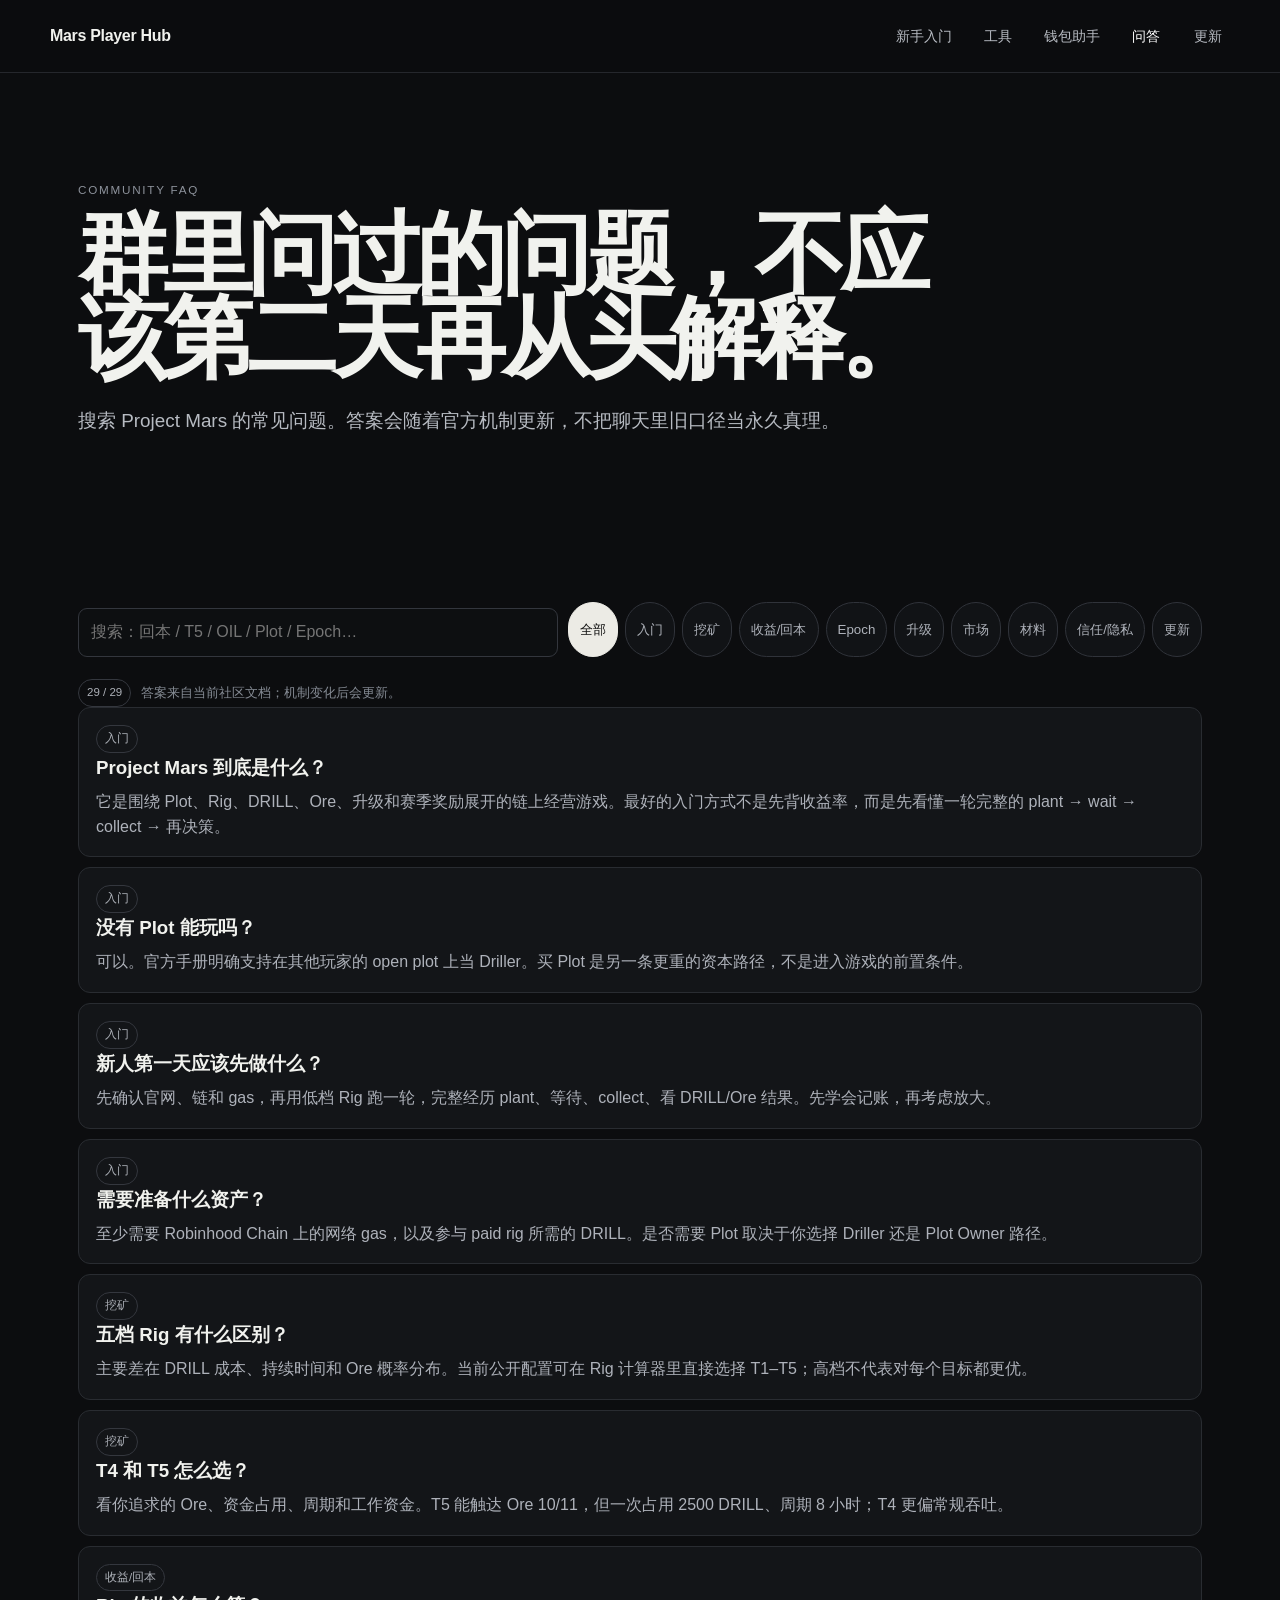
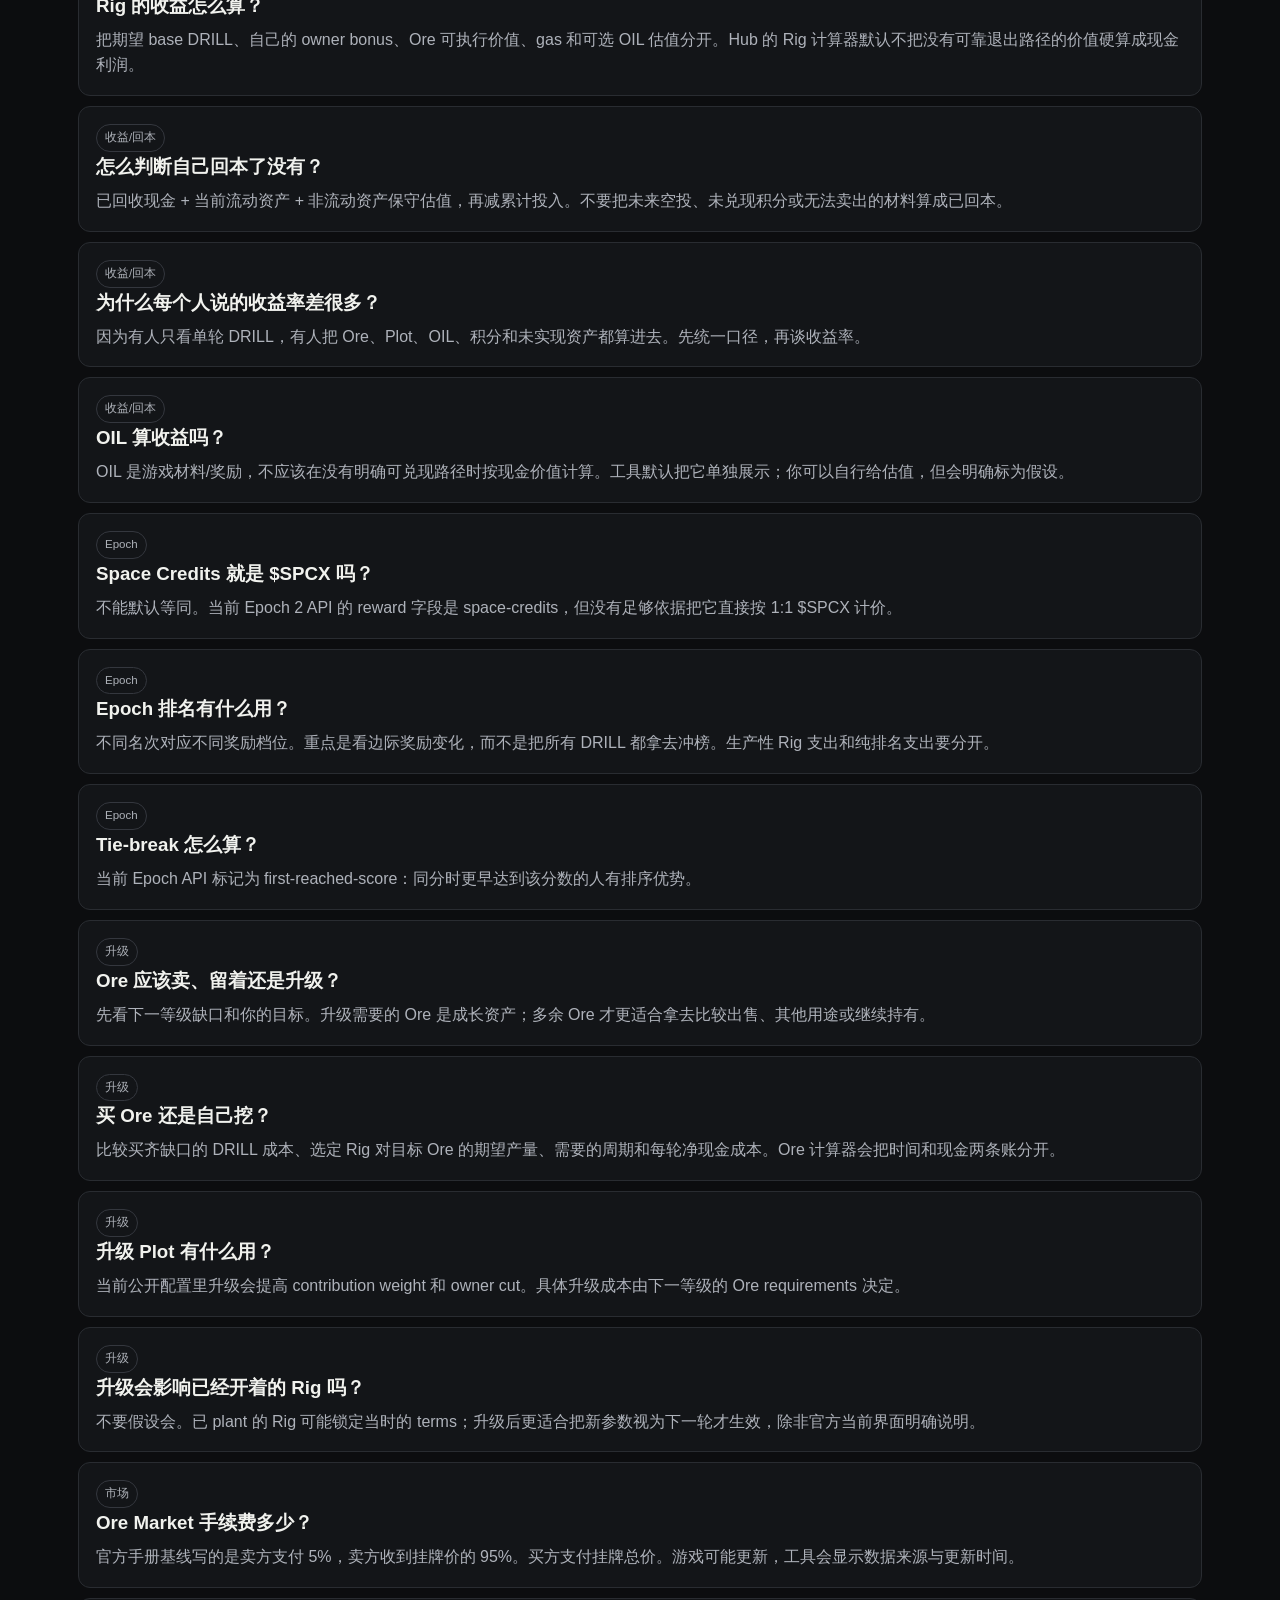
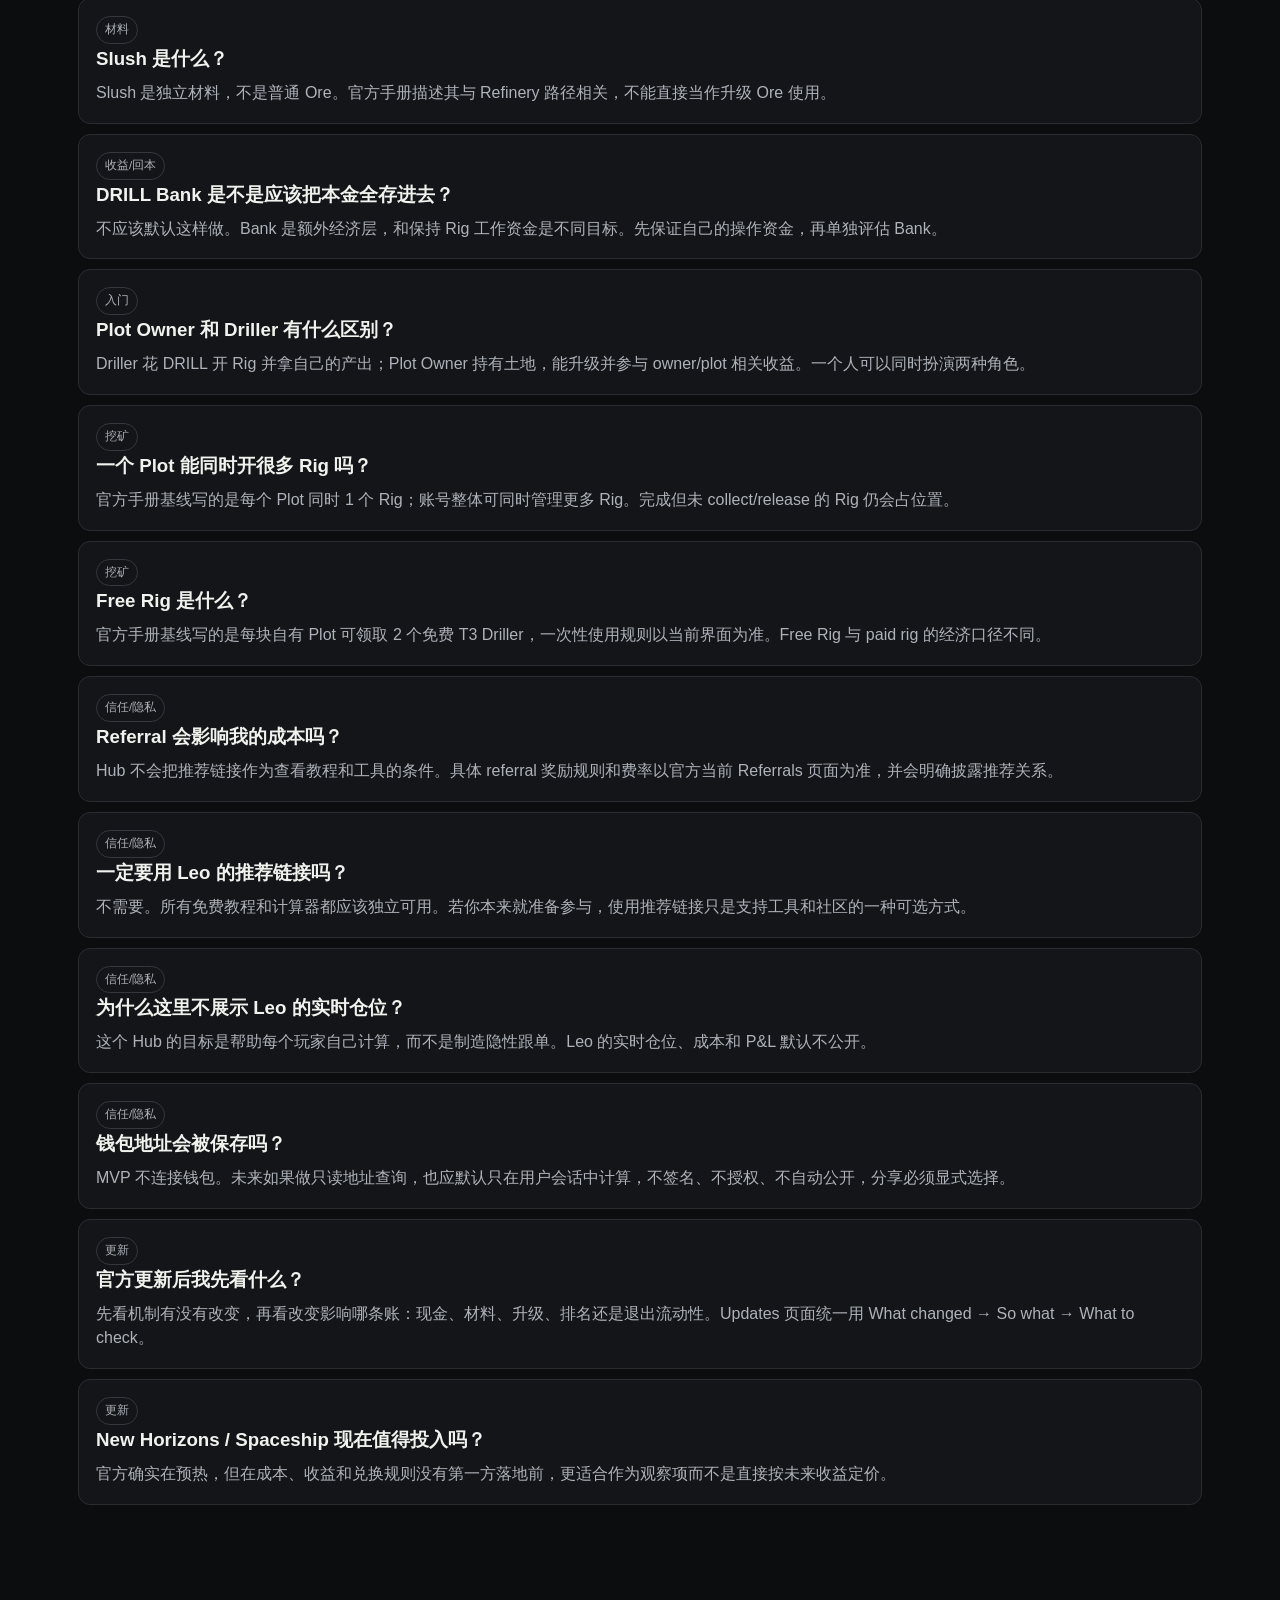
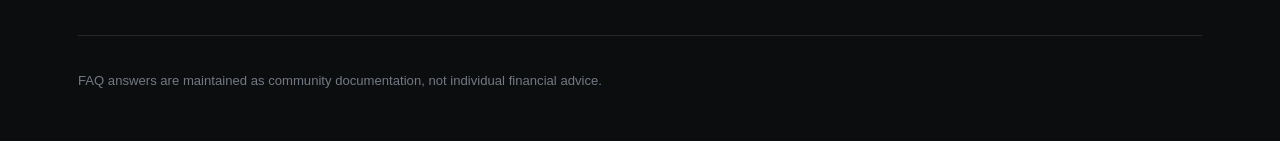
==== faq.html @ 68f6cbfe "Mars Player Hub v0.5 preview" ====
<!doctype html><html lang="zh-CN"><head><meta charset="utf-8"><meta name="viewport" content="width=device-width,initial-scale=1"><title>FAQ — Mars Player Hub</title><link rel="stylesheet" href="./styles.css"></head><body>
<header class="nav"><a class="brand" href="./index.html">Mars Player Hub</a><nav aria-label="主导航"><a href="./start.html">新手入门</a><a href="./tools.html">工具</a><a href="./wallet.html">钱包助手</a><a class="active" href="./faq.html">问答</a><a href="./updates.html">更新</a></nav></header>
<main class="shell"><section class="hero"><p class="eyebrow">Community FAQ</p><h1>群里问过的问题，不应该第二天再从头解释。</h1><p class="lede">搜索 Project Mars 的常见问题。答案会随着官方机制更新，不把聊天里旧口径当永久真理。</p></section>
<section class="section"><div class="faq-controls"><input id="faq-search" class="search" placeholder="搜索：回本 / T5 / OIL / Plot / Epoch…"><div id="faq-chips" class="chips"></div></div><div id="faq-count" class="sourcebar"></div><div id="faq-list" class="faq-list"></div></section>
<footer class="footer">FAQ answers are maintained as community documentation, not individual financial advice.</footer></main><script type="module" src="./faq.mjs"></script><script type="module" src="./analytics.mjs"></script></body></html>
---- styles.css ----
*{box-sizing:border-box}html{scroll-behavior:smooth}body{margin:0;font-family:Inter,-apple-system,BlinkMacSystemFont,"Segoe UI",sans-serif;background:#0c0d0f;color:#f1f2ee;line-height:1.55}a{color:inherit}.nav{position:sticky;top:0;z-index:20;display:flex;align-items:center;justify-content:space-between;gap:24px;padding:16px max(22px,calc((100vw - 1180px)/2));background:rgba(12,13,15,.9);backdrop-filter:blur(18px);border-bottom:1px solid #25272c}.brand{text-decoration:none;font-weight:800;letter-spacing:-.02em}.brand small{color:#8d929b;font-weight:500;margin-left:8px}.nav nav{display:flex;align-items:center;gap:18px}.nav nav a{font-size:.9rem;text-decoration:none;color:#b8bcc3}.nav nav a:hover,.nav nav a.active{color:#fff}.shell{max-width:1180px;margin:auto;padding:0 28px}.hero{padding:96px 0 66px;max-width:920px}.eyebrow{font-size:.73rem;letter-spacing:.15em;text-transform:uppercase;color:#8d929b}.hero h1{font-size:clamp(3.2rem,7vw,6.7rem);line-height:.94;letter-spacing:-.06em;margin:13px 0 26px}.lede{max-width:780px;color:#b7bbc2;font-size:1.18rem}.actions{display:flex;gap:12px;flex-wrap:wrap;margin-top:26px}.btn{display:inline-flex;justify-content:center;align-items:center;min-height:44px;padding:10px 16px;border:1px solid #33363c;border-radius:10px;background:#17191d;color:#f7f7f4;text-decoration:none;font:inherit;cursor:pointer}.btn.primary{background:#f0efe8;color:#111;border-color:#f0efe8;font-weight:750}.btn.ghost{background:transparent}.btn:disabled{opacity:.45;cursor:not-allowed}.section{padding:60px 0}.section-title{font-size:clamp(2rem,4vw,3.2rem);letter-spacing:-.045em;margin:8px 0 16px}.muted{color:#90959e}.grid{display:grid;grid-template-columns:repeat(3,1fr);gap:16px}.grid.two{grid-template-columns:repeat(2,1fr)}.card,.panel,.tool,.notice{border:1px solid #292c31;background:#131518;border-radius:18px;padding:25px}.card h3,.tool h2{margin:6px 0 10px;letter-spacing:-.03em}.card p,.tool p{color:#aeb2ba}.metric{font-size:2rem;font-weight:800;letter-spacing:-.04em}.tag,.badge{display:inline-flex;padding:4px 8px;border:1px solid #34373e;border-radius:999px;font-size:.72rem;color:#adb1b8}.badge.good{border-color:#46584a;color:#b7d3bd}.badge.warn{border-color:#65573b;color:#dbc995}.steps{counter-reset:step;display:grid;gap:12px}.step{display:grid;grid-template-columns:44px 1fr;gap:14px;align-items:start;padding:18px;border:1px solid #292c31;border-radius:14px;background:#111316}.step:before{counter-increment:step;content:counter(step);display:grid;place-items:center;width:34px;height:34px;border-radius:50%;background:#ecebe5;color:#111;font-weight:800}.step h3{margin:2px 0 5px}.step p{margin:0;color:#aeb2ba}.split{display:grid;grid-template-columns:1fr 1fr;gap:20px}.table-wrap{overflow:auto;border:1px solid #292c31;border-radius:14px}table{width:100%;border-collapse:collapse;min-width:650px}th,td{text-align:left;padding:12px 14px;border-bottom:1px solid #25282d;font-size:.9rem}th{color:#9297a0;font-weight:600;background:#101215}tr:last-child td{border-bottom:0}.tool-grid{display:grid;grid-template-columns:repeat(2,1fr);gap:18px}.tool{min-height:100%}.tool.wide{grid-column:1/-1}.form-grid{display:grid;grid-template-columns:repeat(2,1fr);gap:12px;margin:18px 0}.form-grid.three{grid-template-columns:repeat(3,1fr)}label{display:block;color:#c6c9ce;font-size:.86rem}input,select{width:100%;margin-top:6px;padding:11px 12px;background:#0d0f11;color:#f5f5f2;border:1px solid #33363d;border-radius:9px;font:inherit}input:focus,select:focus{outline:1px solid #777d87}.result{margin-top:15px;padding:16px;border:1px solid #30343a;border-radius:12px;background:#0d0f11}.result-grid{display:grid;grid-template-columns:repeat(3,1fr);gap:10px}.result-item{padding:12px;background:#15171a;border-radius:10px}.result-item span{display:block;color:#8f949d;font-size:.76rem}.result-item strong{display:block;margin-top:4px;font-size:1.1rem}.assumption{font-size:.78rem;color:#7f858e;margin-top:10px}.requirements{display:grid;gap:8px;margin-top:14px}.req-row{display:grid;grid-template-columns:1.2fr .8fr .8fr .8fr;gap:8px;align-items:end;padding:10px;border:1px solid #282b30;border-radius:10px}.faq-controls{display:flex;gap:10px;flex-wrap:wrap;margin:22px 0}.search{flex:1;min-width:220px}.chips{display:flex;gap:7px;flex-wrap:wrap}.chip{padding:8px 11px;border:1px solid #30333a;border-radius:999px;background:#111316;color:#aeb2ba;cursor:pointer}.chip.active{background:#ecebe5;color:#111;border-color:#ecebe5}.faq-list{display:grid;gap:10px}.faq-item{border:1px solid #292c31;border-radius:12px;background:#131518;padding:17px}.faq-item h3{margin:0 0 8px}.faq-item p{margin:0;color:#aeb2ba}.update-card{border-left:3px solid #555b65}.flow{display:grid;grid-template-columns:repeat(3,1fr);gap:10px;margin-top:16px}.flow div{padding:14px;border:1px solid #282b30;border-radius:10px;background:#0e1012}.flow b{display:block;margin-bottom:5px}.flow span{color:#9fa4ad;font-size:.88rem}.disclosure{font-size:.82rem;color:#7e848d}.footer{margin-top:70px;padding:35px 0 50px;border-top:1px solid #24272c;color:#737983;font-size:.82rem}.empty{padding:30px;text-align:center;color:#8b9099}.sourcebar{display:flex;gap:10px;align-items:center;flex-wrap:wrap;margin-top:15px;color:#858b94;font-size:.8rem}.callout{padding:18px;border-left:3px solid #c6bd8a;background:#171711;border-radius:8px;color:#d4d0b8}.danger{border-left-color:#a97070;background:#1b1313;color:#dabbbb}@media(max-width:850px){.nav nav{display:none}.grid,.grid.two,.split,.tool-grid{grid-template-columns:1fr}.tool.wide{grid-column:auto}.form-grid,.form-grid.three,.result-grid{grid-template-columns:1fr}.req-row{grid-template-columns:1fr 1fr}.hero{padding-top:70px}.shell{padding:0 18px}.flow{grid-template-columns:1fr}}
/* v0.4 usability */
.nav nav a{display:inline-flex;align-items:center;min-height:40px;white-space:nowrap}
.tool{scroll-margin-top:110px}
.tool-jump{position:sticky;top:73px;z-index:15;display:flex;gap:8px;overflow-x:auto;padding:10px 0 12px;margin-bottom:18px;background:linear-gradient(#0c0d0f 75%,transparent);scrollbar-width:none}
.tool-jump::-webkit-scrollbar{display:none}
.tool-jump a{flex:0 0 auto;text-decoration:none;border:1px solid #30333a;border-radius:999px;padding:8px 13px;min-height:40px;color:#c1c5cb;background:#111316}
.tool-jump a:hover{border-color:#575c65;color:#fff}
.helper{font-size:.82rem;color:#858b94;margin:4px 0 14px}
.advanced{margin:10px 0 16px;border:1px solid #292c31;border-radius:12px;background:#101215}
.advanced summary{cursor:pointer;padding:12px 14px;color:#b8bdc5;font-size:.88rem}
.advanced[open] summary{border-bottom:1px solid #272a2f}
.advanced .form-grid{padding:0 14px;margin:14px 0}
.advanced .helper{padding:0 14px 12px}
input,select{min-height:44px}
.chip{min-height:40px}
.role-note{font-size:.78rem;color:#8f949d}
@media(max-width:850px){
  .nav{flex-wrap:wrap;gap:6px;padding:11px 18px}
  .brand{width:100%;padding-top:2px}
  .brand small{display:none}
  .nav nav{display:flex;width:100%;overflow-x:auto;gap:18px;scrollbar-width:none;padding:1px 0}
  .nav nav::-webkit-scrollbar{display:none}
  .nav nav a{min-height:42px}
  .tool-jump{top:91px;margin-left:-18px;margin-right:-18px;padding-left:18px;padding-right:18px}
  .hero{padding-top:52px;padding-bottom:42px}
  .hero h1{font-size:clamp(2.7rem,13vw,4.7rem)}
  .section{padding:44px 0}
  .actions .btn{flex:1 1 150px}
}

/* v0.4.1 mobile hardening */
.brand{display:flex;align-items:center;min-height:40px}
.nav nav a{min-width:44px;justify-content:center;padding-left:6px;padding-right:6px}
.card,.panel,.tool,.notice,.tool-grid,.split{min-width:0}
.table-wrap{max-width:100%;min-width:0}
.tool-grid>*{min-width:0}
@media(max-width:850px){
  .nav nav{gap:8px}
}

/* v0.4.2 path clarity */
.path-card{text-decoration:none}
.path-card strong{display:block;margin-top:14px;font-size:.9rem;color:#e6e7e2}
.field-help{display:block;margin-top:6px;color:#7f858e;font-size:.76rem;line-height:1.4}
[hidden]{display:none!important}

/* v0.5 terminology + wallet helper */
.term-grid{display:grid;grid-template-columns:repeat(3,1fr);gap:12px;margin-top:24px}
.term-card{border:1px solid #292c31;background:#111316;border-radius:12px;padding:16px}
.term-card strong{display:block;font-size:1.05rem}
.term-card span{display:block;color:#9298a1;font-size:.78rem;margin-top:2px}
.term-card p{color:#aeb2ba;font-size:.84rem;margin:9px 0 0}
.wallet-form{display:grid;grid-template-columns:1fr auto;gap:12px;align-items:end}
.wallet-form .btn{min-width:120px}
.wallet-privacy{margin-top:16px}
.wallet-ore-panel{margin-top:18px}
.wallet-prefill-status{margin:10px 0 14px;padding:11px 13px;border:1px solid #2f343a;border-radius:10px;background:#101215;color:#aeb4bc;font-size:.84rem}
.wallet-prefill-status a{color:#e2e4df;text-decoration:none}
.wallet-prefill-status strong{color:#f1f2ee}
@media(max-width:850px){
  .term-grid{grid-template-columns:1fr}
  .wallet-form{grid-template-columns:1fr}
  .wallet-form .btn{width:100%}
}

.link-button{border:0;background:transparent;color:#cfd3d9;text-decoration:underline;cursor:pointer;padding:4px 6px;font:inherit;font-size:.8rem}
.link-button:hover{color:#fff}
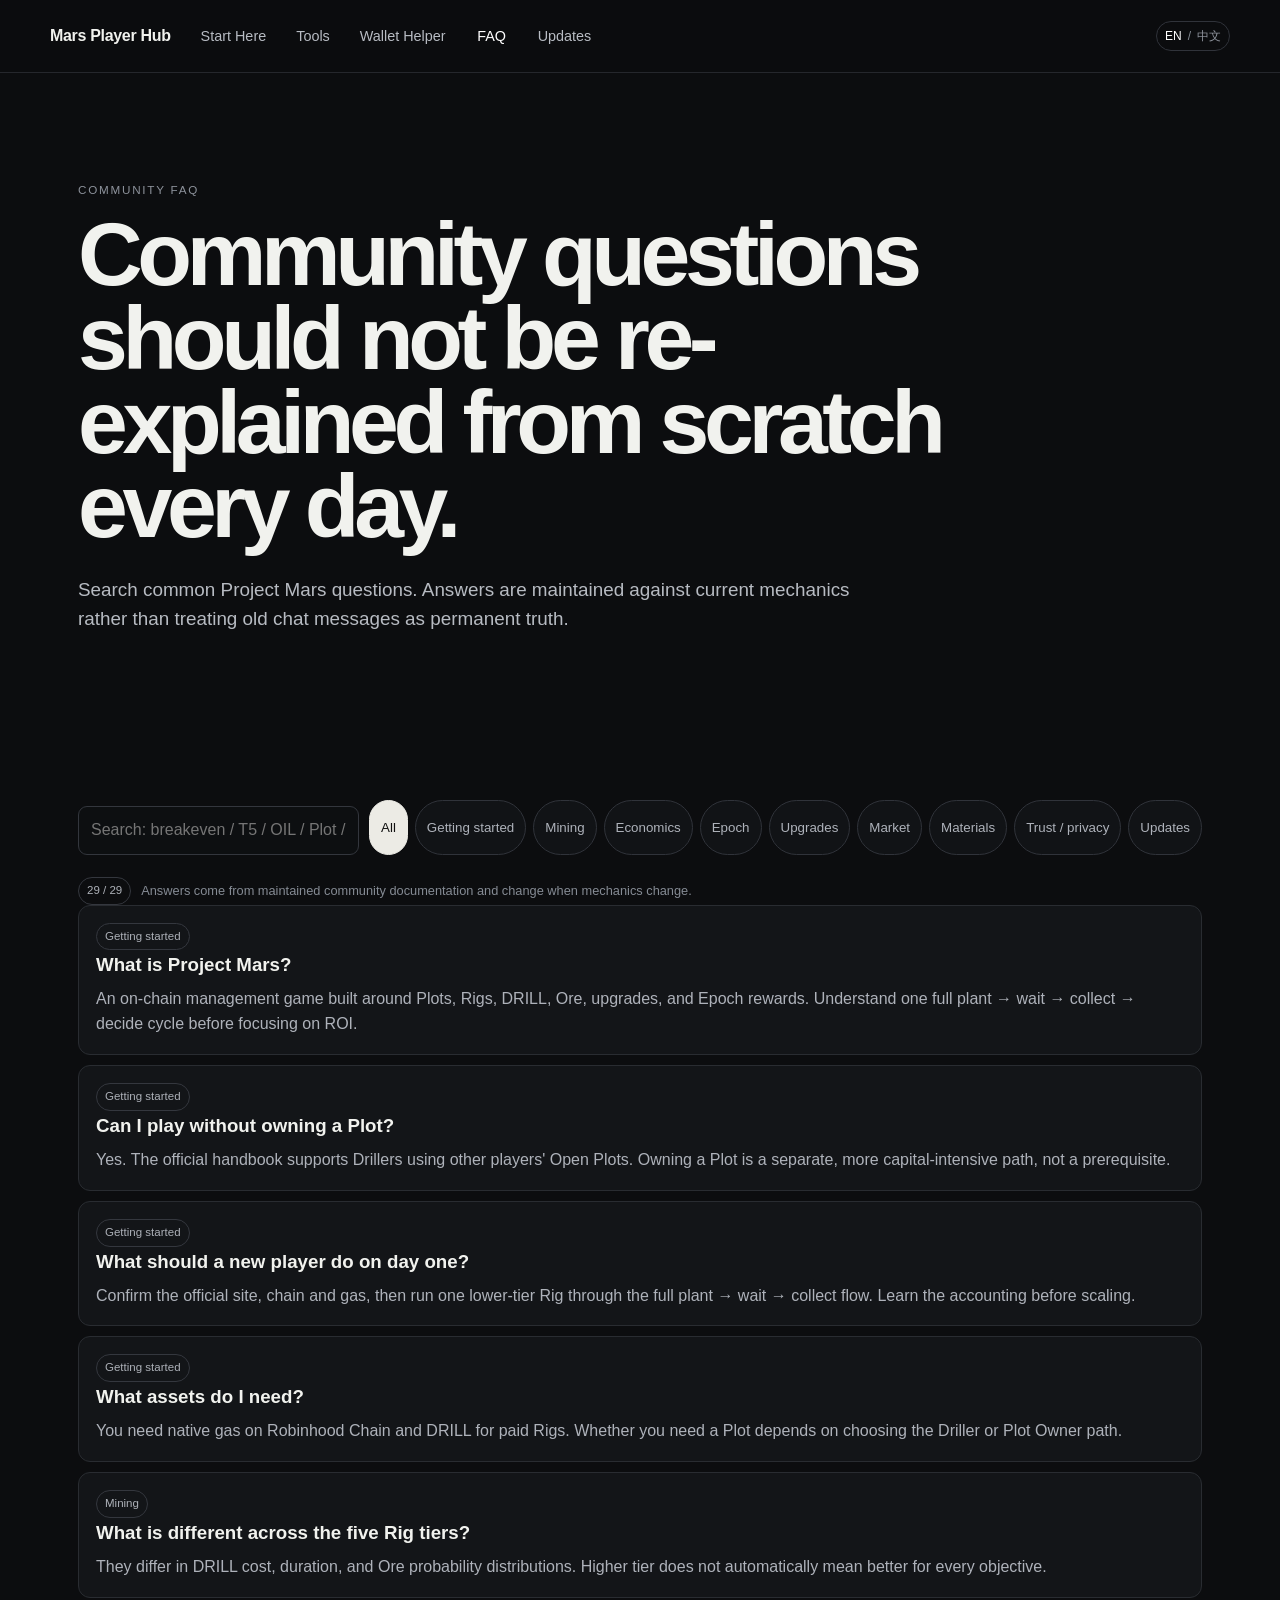
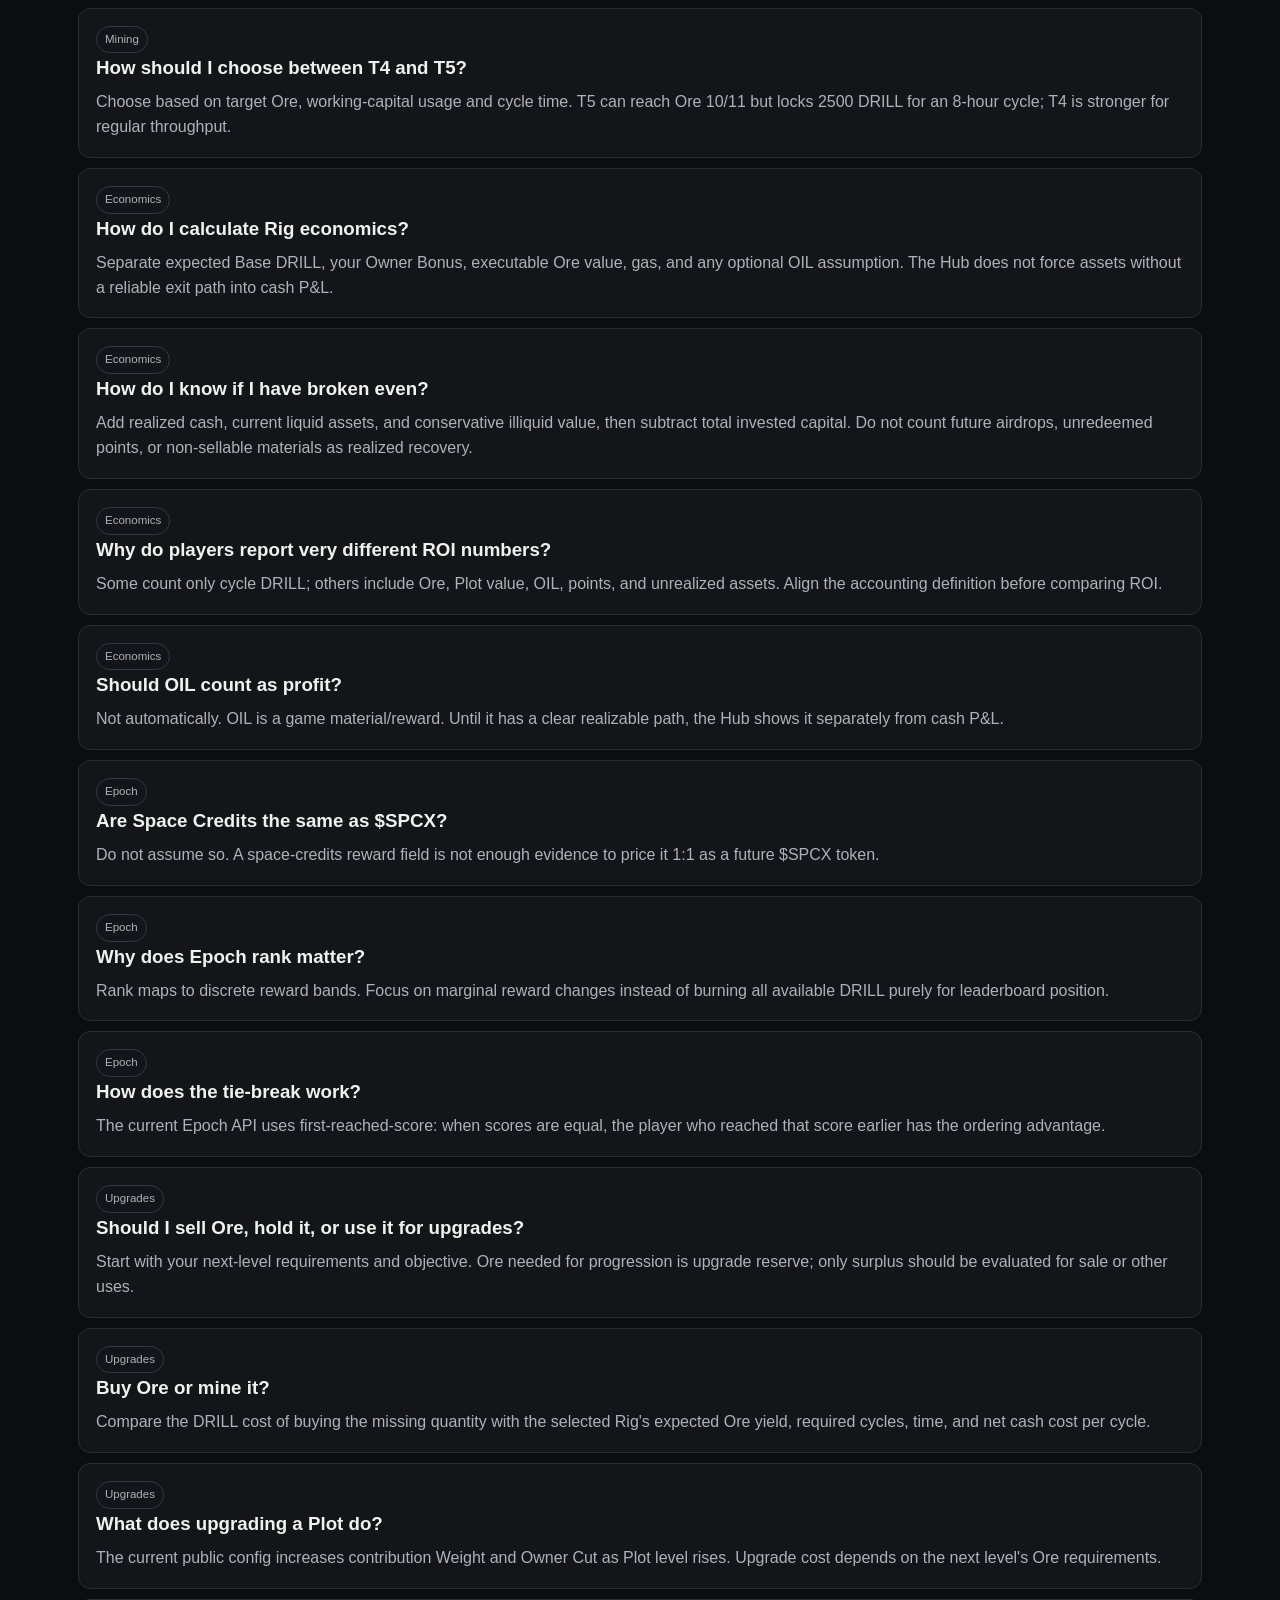
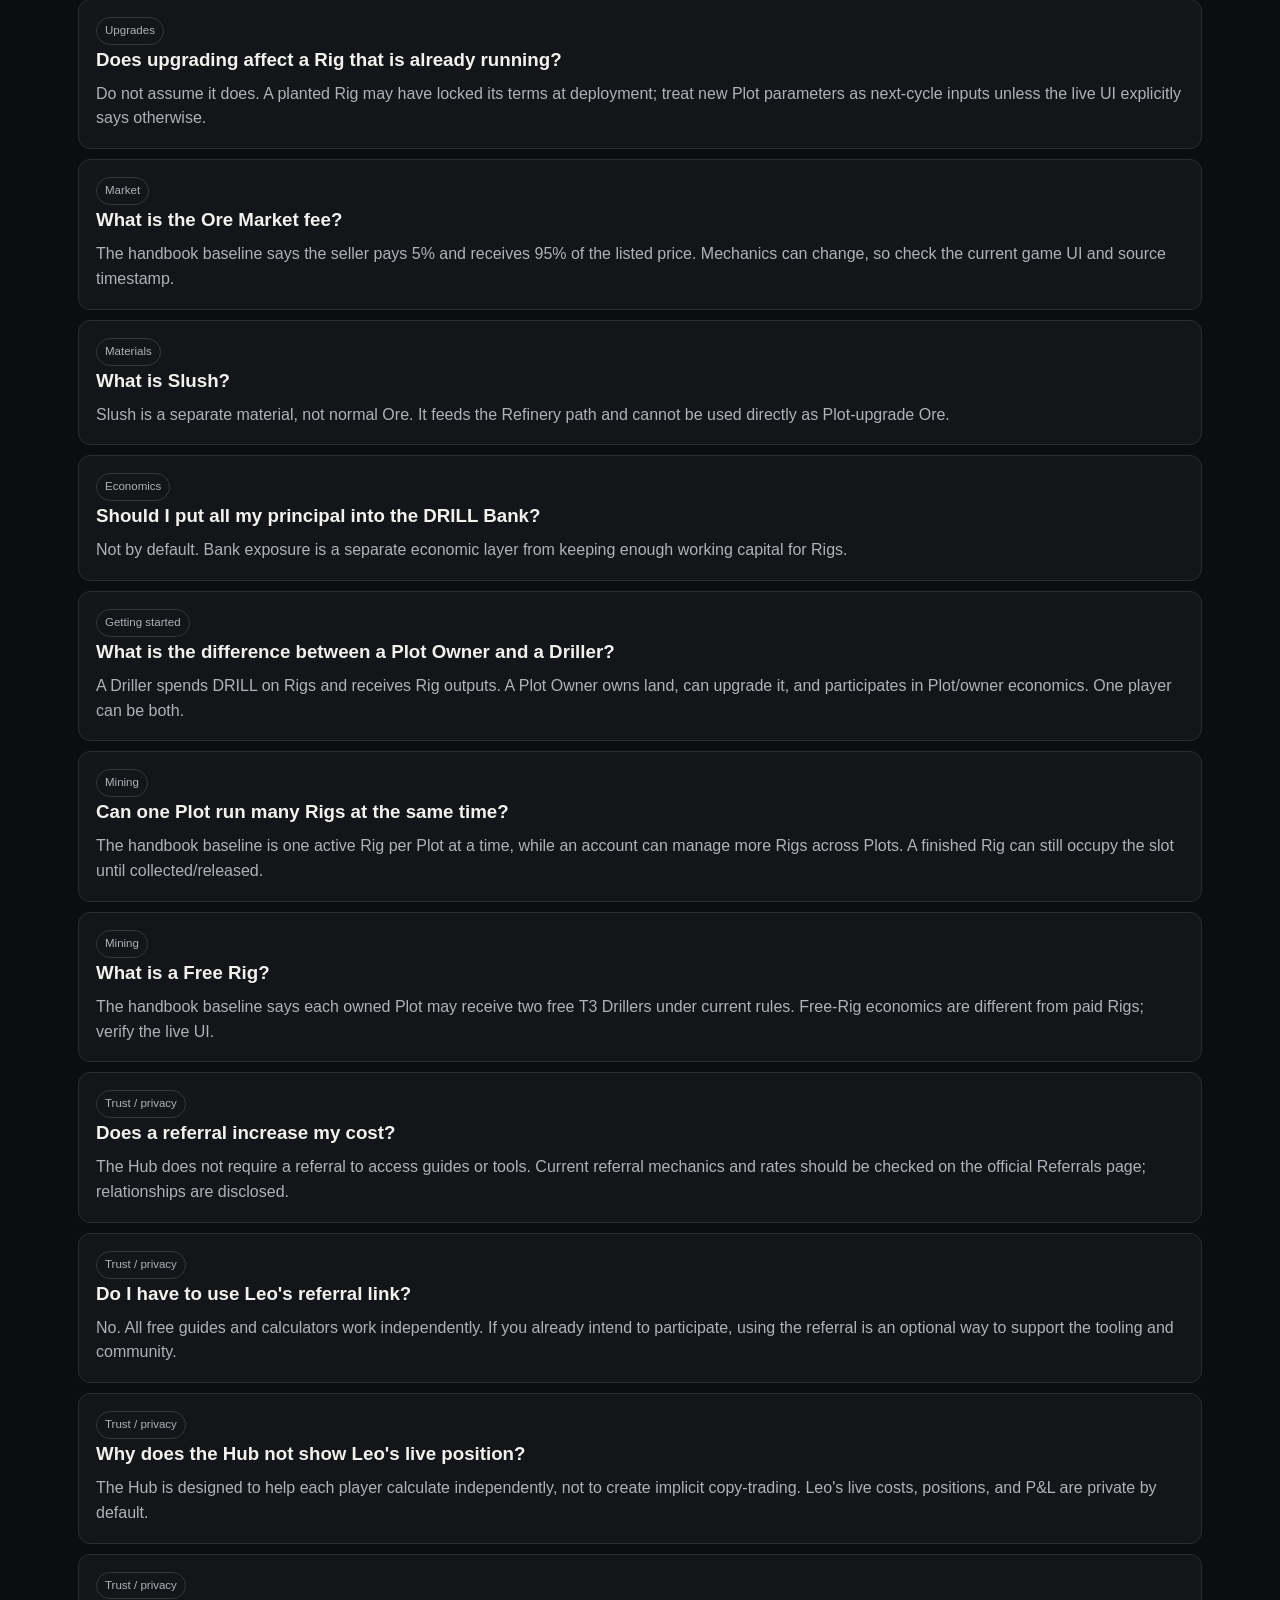
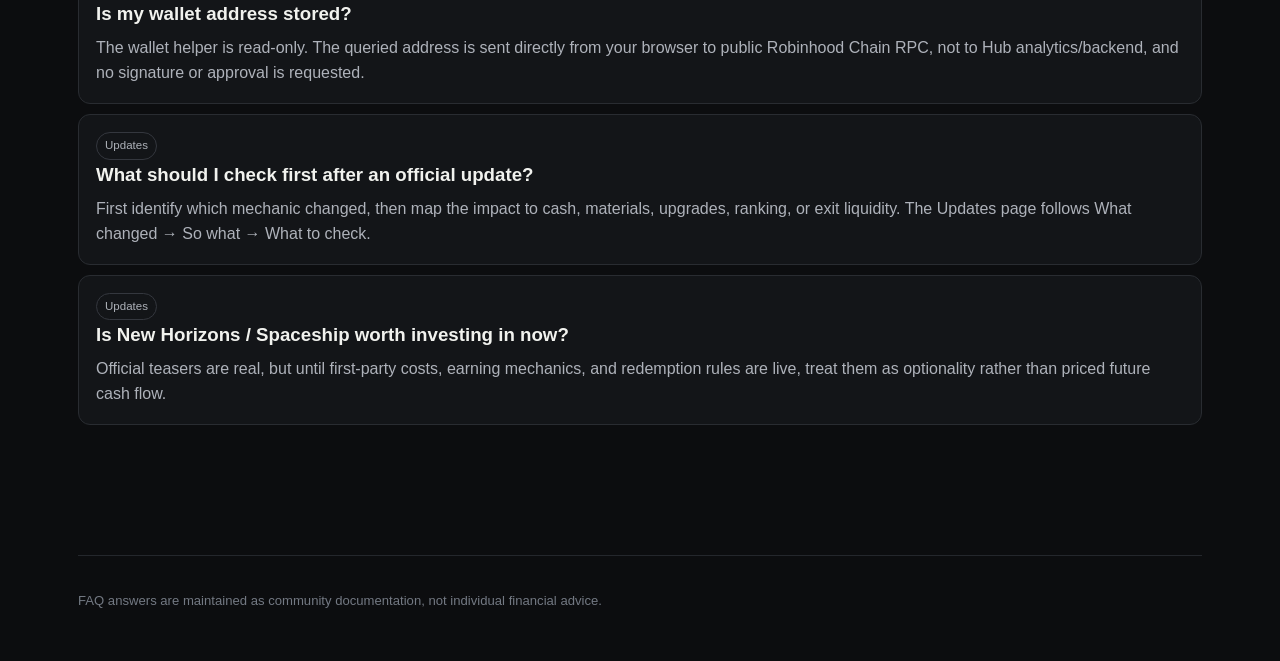
==== commit 5dc0de84: "fix(seo): point faq.html home link to canonical slash" ====
--- a/faq.html
+++ b/faq.html
@@ -1,5 +1,5 @@
 <!doctype html><html lang="zh-CN"><head><meta charset="utf-8"><meta name="viewport" content="width=device-width,initial-scale=1"><title>FAQ — Mars Player Hub</title><link rel="stylesheet" href="./styles.css"></head><body>
-<header class="nav"><a class="brand" href="./index.html">Mars Player Hub</a><nav aria-label="主导航"><a href="./start.html">新手入门</a><a href="./tools.html">工具</a><a href="./wallet.html">钱包助手</a><a class="active" href="./faq.html">问答</a><a href="./updates.html">更新</a></nav></header>
+<header class="nav"><a class="brand" href="./">Mars Player Hub</a><nav aria-label="主导航"><a href="./start.html">新手入门</a><a href="./tools.html">工具</a><a href="./wallet.html">钱包助手</a><a class="active" href="./faq.html">问答</a><a href="./updates.html">更新</a></nav></header>
 <main class="shell"><section class="hero"><p class="eyebrow">Community FAQ</p><h1>群里问过的问题，不应该第二天再从头解释。</h1><p class="lede">搜索 Project Mars 的常见问题。答案会随着官方机制更新，不把聊天里旧口径当永久真理。</p></section>
 <section class="section"><div class="faq-controls"><input id="faq-search" class="search" placeholder="搜索：回本 / T5 / OIL / Plot / Epoch…"><div id="faq-chips" class="chips"></div></div><div id="faq-count" class="sourcebar"></div><div id="faq-list" class="faq-list"></div></section>
 <footer class="footer">FAQ answers are maintained as community documentation, not individual financial advice.</footer></main><script type="module" src="./faq.mjs"></script><script type="module" src="./analytics.mjs"></script></body></html>
--- a/styles.css
+++ b/styles.css
@@ -1,68 +1,3 @@
-*{box-sizing:border-box}html{scroll-behavior:smooth}body{margin:0;font-family:Inter,-apple-system,BlinkMacSystemFont,"Segoe UI",sans-serif;background:#0c0d0f;color:#f1f2ee;line-height:1.55}a{color:inherit}.nav{position:sticky;top:0;z-index:20;display:flex;align-items:center;justify-content:space-between;gap:24px;padding:16px max(22px,calc((100vw - 1180px)/2));background:rgba(12,13,15,.9);backdrop-filter:blur(18px);border-bottom:1px solid #25272c}.brand{text-decoration:none;font-weight:800;letter-spacing:-.02em}.brand small{color:#8d929b;font-weight:500;margin-left:8px}.nav nav{display:flex;align-items:center;gap:18px}.nav nav a{font-size:.9rem;text-decoration:none;color:#b8bcc3}.nav nav a:hover,.nav nav a.active{color:#fff}.shell{max-width:1180px;margin:auto;padding:0 28px}.hero{padding:96px 0 66px;max-width:920px}.eyebrow{font-size:.73rem;letter-spacing:.15em;text-transform:uppercase;color:#8d929b}.hero h1{font-size:clamp(3.2rem,7vw,6.7rem);line-height:.94;letter-spacing:-.06em;margin:13px 0 26px}.lede{max-width:780px;color:#b7bbc2;font-size:1.18rem}.actions{display:flex;gap:12px;flex-wrap:wrap;margin-top:26px}.btn{display:inline-flex;justify-content:center;align-items:center;min-height:44px;padding:10px 16px;border:1px solid #33363c;border-radius:10px;background:#17191d;color:#f7f7f4;text-decoration:none;font:inherit;cursor:pointer}.btn.primary{background:#f0efe8;color:#111;border-color:#f0efe8;font-weight:750}.btn.ghost{background:transparent}.btn:disabled{opacity:.45;cursor:not-allowed}.section{padding:60px 0}.section-title{font-size:clamp(2rem,4vw,3.2rem);letter-spacing:-.045em;margin:8px 0 16px}.muted{color:#90959e}.grid{display:grid;grid-template-columns:repeat(3,1fr);gap:16px}.grid.two{grid-template-columns:repeat(2,1fr)}.card,.panel,.tool,.notice{border:1px solid #292c31;background:#131518;border-radius:18px;padding:25px}.card h3,.tool h2{margin:6px 0 10px;letter-spacing:-.03em}.card p,.tool p{color:#aeb2ba}.metric{font-size:2rem;font-weight:800;letter-spacing:-.04em}.tag,.badge{display:inline-flex;padding:4px 8px;border:1px solid #34373e;border-radius:999px;font-size:.72rem;color:#adb1b8}.badge.good{border-color:#46584a;color:#b7d3bd}.badge.warn{border-color:#65573b;color:#dbc995}.steps{counter-reset:step;display:grid;gap:12px}.step{display:grid;grid-template-columns:44px 1fr;gap:14px;align-items:start;padding:18px;border:1px solid #292c31;border-radius:14px;background:#111316}.step:before{counter-increment:step;content:counter(step);display:grid;place-items:center;width:34px;height:34px;border-radius:50%;background:#ecebe5;color:#111;font-weight:800}.step h3{margin:2px 0 5px}.step p{margin:0;color:#aeb2ba}.split{display:grid;grid-template-columns:1fr 1fr;gap:20px}.table-wrap{overflow:auto;border:1px solid #292c31;border-radius:14px}table{width:100%;border-collapse:collapse;min-width:650px}th,td{text-align:left;padding:12px 14px;border-bottom:1px solid #25282d;font-size:.9rem}th{color:#9297a0;font-weight:600;background:#101215}tr:last-child td{border-bottom:0}.tool-grid{display:grid;grid-template-columns:repeat(2,1fr);gap:18px}.tool{min-height:100%}.tool.wide{grid-column:1/-1}.form-grid{display:grid;grid-template-columns:repeat(2,1fr);gap:12px;margin:18px 0}.form-grid.three{grid-template-columns:repeat(3,1fr)}label{display:block;color:#c6c9ce;font-size:.86rem}input,select{width:100%;margin-top:6px;padding:11px 12px;background:#0d0f11;color:#f5f5f2;border:1px solid #33363d;border-radius:9px;font:inherit}input:focus,select:focus{outline:1px solid #777d87}.result{margin-top:15px;padding:16px;border:1px solid #30343a;border-radius:12px;background:#0d0f11}.result-grid{display:grid;grid-template-columns:repeat(3,1fr);gap:10px}.result-item{padding:12px;background:#15171a;border-radius:10px}.result-item span{display:block;color:#8f949d;font-size:.76rem}.result-item strong{display:block;margin-top:4px;font-size:1.1rem}.assumption{font-size:.78rem;color:#7f858e;margin-top:10px}.requirements{display:grid;gap:8px;margin-top:14px}.req-row{display:grid;grid-template-columns:1.2fr .8fr .8fr .8fr;gap:8px;align-items:end;padding:10px;border:1px solid #282b30;border-radius:10px}.faq-controls{display:flex;gap:10px;flex-wrap:wrap;margin:22px 0}.search{flex:1;min-width:220px}.chips{display:flex;gap:7px;flex-wrap:wrap}.chip{padding:8px 11px;border:1px solid #30333a;border-radius:999px;background:#111316;color:#aeb2ba;cursor:pointer}.chip.active{background:#ecebe5;color:#111;border-color:#ecebe5}.faq-list{display:grid;gap:10px}.faq-item{border:1px solid #292c31;border-radius:12px;background:#131518;padding:17px}.faq-item h3{margin:0 0 8px}.faq-item p{margin:0;color:#aeb2ba}.update-card{border-left:3px solid #555b65}.flow{display:grid;grid-template-columns:repeat(3,1fr);gap:10px;margin-top:16px}.flow div{padding:14px;border:1px solid #282b30;border-radius:10px;background:#0e1012}.flow b{display:block;margin-bottom:5px}.flow span{color:#9fa4ad;font-size:.88rem}.disclosure{font-size:.82rem;color:#7e848d}.footer{margin-top:70px;padding:35px 0 50px;border-top:1px solid #24272c;color:#737983;font-size:.82rem}.empty{padding:30px;text-align:center;color:#8b9099}.sourcebar{display:flex;gap:10px;align-items:center;flex-wrap:wrap;margin-top:15px;color:#858b94;font-size:.8rem}.callout{padding:18px;border-left:3px solid #c6bd8a;background:#171711;border-radius:8px;color:#d4d0b8}.danger{border-left-color:#a97070;background:#1b1313;color:#dabbbb}@media(max-width:850px){.nav nav{display:none}.grid,.grid.two,.split,.tool-grid{grid-template-columns:1fr}.tool.wide{grid-column:auto}.form-grid,.form-grid.three,.result-grid{grid-template-columns:1fr}.req-row{grid-template-columns:1fr 1fr}.hero{padding-top:70px}.shell{padding:0 18px}.flow{grid-template-columns:1fr}}
-/* v0.4 usability */
-.nav nav a{display:inline-flex;align-items:center;min-height:40px;white-space:nowrap}
-.tool{scroll-margin-top:110px}
-.tool-jump{position:sticky;top:73px;z-index:15;display:flex;gap:8px;overflow-x:auto;padding:10px 0 12px;margin-bottom:18px;background:linear-gradient(#0c0d0f 75%,transparent);scrollbar-width:none}
-.tool-jump::-webkit-scrollbar{display:none}
-.tool-jump a{flex:0 0 auto;text-decoration:none;border:1px solid #30333a;border-radius:999px;padding:8px 13px;min-height:40px;color:#c1c5cb;background:#111316}
-.tool-jump a:hover{border-color:#575c65;color:#fff}
-.helper{font-size:.82rem;color:#858b94;margin:4px 0 14px}
-.advanced{margin:10px 0 16px;border:1px solid #292c31;border-radius:12px;background:#101215}
-.advanced summary{cursor:pointer;padding:12px 14px;color:#b8bdc5;font-size:.88rem}
-.advanced[open] summary{border-bottom:1px solid #272a2f}
-.advanced .form-grid{padding:0 14px;margin:14px 0}
-.advanced .helper{padding:0 14px 12px}
-input,select{min-height:44px}
-.chip{min-height:40px}
-.role-note{font-size:.78rem;color:#8f949d}
-@media(max-width:850px){
-  .nav{flex-wrap:wrap;gap:6px;padding:11px 18px}
-  .brand{width:100%;padding-top:2px}
-  .brand small{display:none}
-  .nav nav{display:flex;width:100%;overflow-x:auto;gap:18px;scrollbar-width:none;padding:1px 0}
-  .nav nav::-webkit-scrollbar{display:none}
-  .nav nav a{min-height:42px}
-  .tool-jump{top:91px;margin-left:-18px;margin-right:-18px;padding-left:18px;padding-right:18px}
-  .hero{padding-top:52px;padding-bottom:42px}
-  .hero h1{font-size:clamp(2.7rem,13vw,4.7rem)}
-  .section{padding:44px 0}
-  .actions .btn{flex:1 1 150px}
-}
-
-/* v0.4.1 mobile hardening */
-.brand{display:flex;align-items:center;min-height:40px}
-.nav nav a{min-width:44px;justify-content:center;padding-left:6px;padding-right:6px}
-.card,.panel,.tool,.notice,.tool-grid,.split{min-width:0}
-.table-wrap{max-width:100%;min-width:0}
-.tool-grid>*{min-width:0}
-@media(max-width:850px){
-  .nav nav{gap:8px}
-}
-
-/* v0.4.2 path clarity */
-.path-card{text-decoration:none}
-.path-card strong{display:block;margin-top:14px;font-size:.9rem;color:#e6e7e2}
-.field-help{display:block;margin-top:6px;color:#7f858e;font-size:.76rem;line-height:1.4}
-[hidden]{display:none!important}
-
-/* v0.5 terminology + wallet helper */
-.term-grid{display:grid;grid-template-columns:repeat(3,1fr);gap:12px;margin-top:24px}
-.term-card{border:1px solid #292c31;background:#111316;border-radius:12px;padding:16px}
-.term-card strong{display:block;font-size:1.05rem}
-.term-card span{display:block;color:#9298a1;font-size:.78rem;margin-top:2px}
-.term-card p{color:#aeb2ba;font-size:.84rem;margin:9px 0 0}
-.wallet-form{display:grid;grid-template-columns:1fr auto;gap:12px;align-items:end}
-.wallet-form .btn{min-width:120px}
-.wallet-privacy{margin-top:16px}
-.wallet-ore-panel{margin-top:18px}
-.wallet-prefill-status{margin:10px 0 14px;padding:11px 13px;border:1px solid #2f343a;border-radius:10px;background:#101215;color:#aeb4bc;font-size:.84rem}
-.wallet-prefill-status a{color:#e2e4df;text-decoration:none}
-.wallet-prefill-status strong{color:#f1f2ee}
-@media(max-width:850px){
-  .term-grid{grid-template-columns:1fr}
-  .wallet-form{grid-template-columns:1fr}
-  .wallet-form .btn{width:100%}
-}
-
-.link-button{border:0;background:transparent;color:#cfd3d9;text-decoration:underline;cursor:pointer;padding:4px 6px;font:inherit;font-size:.8rem}
-.link-button:hover{color:#fff}
+*{box-sizing:border-box}html{scroll-behavior:smooth}body{margin:0;font-family:Inter,-apple-system,BlinkMacSystemFont,"Segoe UI",sans-serif;background:#0c0d0f;color:#f1f2ee;line-height:1.55}a{color:inherit}.nav{position:sticky;top:0;z-index:20;display:flex;align-items:center;justify-content:space-between;gap:24px;padding:16px max(22px,calc((100vw - 1180px)/2));background:rgba(12,13,15,.9);backdrop-filter:blur(18px);border-bottom:1px solid #25272c}.brand{text-decoration:none;font-weight:800;letter-spacing:-.02em}.brand small{color:#8d929b;font-weight:500;margin-left:8px}.nav nav{display:flex;align-items:center;gap:18px}.nav nav a{font-size:.9rem;text-decoration:none;color:#b8bcc3}.nav nav a:hover,.nav nav a.active{color:#fff}.lang-switch{margin-left:auto;display:flex;align-items:center;gap:6px;padding:5px 8px;border:1px solid #30333a;border-radius:999px;font-size:.75rem;color:#858b94;white-space:nowrap}.lang-switch a{text-decoration:none;color:#8f949d}.lang-switch a.active,.lang-switch a:hover{color:#fff}.shell{max-width:1180px;margin:auto;padding:0 28px}.hero{padding:96px 0 66px;max-width:920px}.eyebrow{font-size:.73rem;letter-spacing:.15em;text-transform:uppercase;color:#8d929b}.hero h1{font-size:clamp(3.2rem,7vw,6.7rem);line-height:.94;letter-spacing:-.06em;margin:13px 0 26px}.lede{max-width:780px;color:#b7bbc2;font-size:1.18rem}.actions{display:flex;gap:12px;flex-wrap:wrap;margin-top:26px}.btn{display:inline-flex;justify-content:center;align-items:center;min-height:44px;padding:10px 16px;border:1px solid #33363c;border-radius:10px;background:#17191d;color:#f7f7f4;text-decoration:none;font:inherit;cursor:pointer}.btn.primary{background:#f0efe8;color:#111;border-color:#f0efe8;font-weight:750}.btn.ghost{background:transparent}.btn:disabled{opacity:.45;cursor:not-allowed}.section{padding:60px 0}.section-title{font-size:clamp(2rem,4vw,3.2rem);letter-spacing:-.045em;margin:8px 0 16px}.muted{color:#90959e}.grid{display:grid;grid-template-columns:repeat(3,1fr);gap:16px}.grid.two{grid-template-columns:repeat(2,1fr)}.card,.panel,.tool,.notice{border:1px solid #292c31;background:#131518;border-radius:18px;padding:25px}.card h3,.tool h2{margin:6px 0 10px;letter-spacing:-.03em}.card p,.tool p{color:#aeb2ba}.metric{font-size:2rem;font-weight:800;letter-spacing:-.04em}.tag,.badge{display:inline-flex;padding:4px 8px;border:1px solid #34373e;border-radius:999px;font-size:.72rem;color:#adb1b8}.badge.good{border-color:#46584a;color:#b7d3bd}.badge.warn{border-color:#65573b;color:#dbc995}.steps{counter-reset:step;display:grid;gap:12px}.step{display:grid;grid-template-columns:44px 1fr;gap:14px;align-items:start;padding:18px;border:1px solid #292c31;border-radius:14px;background:#111316}.step:before{counter-increment:step;content:counter(step);display:grid;place-items:center;width:34px;height:34px;border-radius:50%;background:#ecebe5;color:#111;font-weight:800}.step h3{margin:2px 0 5px}.step p{margin:0;color:#aeb2ba}.split{display:grid;grid-template-columns:1fr 1fr;gap:20px}.table-wrap{overflow:auto;border:1px solid #292c31;border-radius:14px}table{width:100%;border-collapse:collapse;min-width:650px}th,td{text-align:left;padding:12px 14px;border-bottom:1px solid #25282d;font-size:.9rem}th{color:#9297a0;font-weight:600;background:#101215}tr:last-child td{border-bottom:0}.tool-grid{display:grid;grid-template-columns:repeat(2,1fr);gap:18px}.tool{min-height:100%}.tool.wide{grid-column:1/-1}.form-grid{display:grid;grid-template-columns:repeat(2,1fr);gap:12px;margin:18px 0}.form-grid.three{grid-template-columns:repeat(3,1fr)}label{display:block;color:#c6c9ce;font-size:.86rem}input,select{width:100%;margin-top:6px;padding:11px 12px;background:#0d0f11;color:#f5f5f2;border:1px solid #33363d;border-radius:9px;font:inherit}input:focus,select:focus{outline:1px solid #777d87}.result{margin-top:15px;padding:16px;border:1px solid #30343a;border-radius:12px;background:#0d0f11}.result-grid{display:grid;grid-template-columns:repeat(3,1fr);gap:10px}.result-item{padding:12px;background:#15171a;border-radius:10px}.result-item span{display:block;color:#8f949d;font-size:.76rem}.result-item strong{display:block;margin-top:4px;font-size:1.1rem}.assumption{font-size:.78rem;color:#7f858e;margin-top:10px}.requirements{display:grid;gap:8px;margin-top:14px}.req-row{display:grid;grid-template-columns:1.2fr .8fr .8fr .8fr;gap:8px;align-items:end;padding:10px;border:1px solid #282b30;border-radius:10px}.faq-controls{display:flex;gap:10px;flex-wrap:wrap;margin:22px 0}.search{flex:1;min-width:220px}.chips{display:flex;gap:7px;flex-wrap:wrap}.chip{padding:8px 11px;border:1px solid #30333a;border-radius:999px;background:#111316;color:#aeb2ba;cursor:pointer}.chip.active{background:#ecebe5;color:#111;border-color:#ecebe5}.faq-list{display:grid;gap:10px}.faq-item{border:1px solid #292c31;border-radius:12px;background:#131518;padding:17px}.faq-item h3{margin:0 0 8px}.faq-item p{margin:0;color:#aeb2ba}.update-card{border-left:3px solid #555b65}.flow{display:grid;grid-template-columns:repeat(3,1fr);gap:10px;margin-top:16px}.flow div{padding:14px;border:1px solid #282b30;border-radius:10px;background:#0e1012}.flow b{display:block;margin-bottom:5px}.flow span{color:#9fa4ad;font-size:.88rem}.disclosure{font-size:.82rem;color:#7e848d}.footer{margin-top:70px;padding:35px 0 50px;border-top:1px solid #24272c;color:#737983;font-size:.82rem}.empty{padding:30px;text-align:center;color:#8b9099}.sourcebar{display:flex;gap:10px;align-items:center;flex-wrap:wrap;margin-top:15px;color:#858b94;font-size:.8rem}.callout{padding:18px;border-left:3px solid #c6bd8a;background:#171711;border-radius:8px;color:#d4d0b8}.danger{border-left-color:#a97070;background:#1b1313;color:#dabbbb}
+.nav nav a{display:inline-flex;align-items:center;min-height:40px;white-space:nowrap}.tool{scroll-margin-top:110px}.tool-jump{position:sticky;top:73px;z-index:15;display:flex;gap:8px;overflow-x:auto;padding:10px 0 12px;margin-bottom:18px;background:linear-gradient(#0c0d0f 75%,transparent);scrollbar-width:none}.tool-jump::-webkit-scrollbar{display:none}.tool-jump a{flex:0 0 auto;text-decoration:none;border:1px solid #30333a;border-radius:999px;padding:8px 13px;min-height:40px;color:#c1c5cb;background:#111316}.tool-jump a:hover{border-color:#575c65;color:#fff}.helper{font-size:.82rem;color:#858b94;margin:4px 0 14px}.advanced{margin:10px 0 16px;border:1px solid #292c31;border-radius:12px;background:#101215}.advanced summary{cursor:pointer;padding:12px 14px;color:#b8bdc5;font-size:.88rem}.advanced[open] summary{border-bottom:1px solid #272a2f}.advanced .form-grid{padding:0 14px;margin:14px 0}.advanced .helper{padding:0 14px 12px}input,select{min-height:44px}.chip{min-height:40px}.role-note{font-size:.78rem;color:#8f949d}.brand{display:flex;align-items:center;min-height:40px}.nav nav a{min-width:44px;justify-content:center;padding-left:6px;padding-right:6px}.card,.panel,.tool,.notice,.tool-grid,.split{min-width:0}.table-wrap{max-width:100%;min-width:0}.tool-grid>*{min-width:0}.path-card{text-decoration:none}.path-card strong{display:block;margin-top:14px;font-size:.9rem;color:#e6e7e2}.field-help{display:block;margin-top:6px;color:#7f858e;font-size:.76rem;line-height:1.4}[hidden]{display:none!important}.term-grid{display:grid;grid-template-columns:repeat(3,1fr);gap:12px;margin-top:24px}.term-card{border:1px solid #292c31;background:#111316;border-radius:12px;padding:16px}.term-card strong{display:block;font-size:1.05rem}.term-card span{display:block;color:#9298a1;font-size:.78rem;margin-top:2px}.term-card p{color:#aeb2ba;font-size:.84rem;margin:9px 0 0}.wallet-form{display:grid;grid-template-columns:1fr auto;gap:12px;align-items:end}.wallet-form .btn{min-width:120px}.wallet-privacy{margin-top:16px}.wallet-ore-panel{margin-top:18px}.wallet-prefill-status{margin:10px 0 14px;padding:11px 13px;border:1px solid #2f343a;border-radius:10px;background:#101215;color:#aeb4bc;font-size:.84rem}.wallet-prefill-status a{color:#e2e4df;text-decoration:none}.wallet-prefill-status strong{color:#f1f2ee}.link-button{border:0;background:transparent;color:#cfd3d9;text-decoration:underline;cursor:pointer;padding:4px 6px;font:inherit;font-size:.8rem}.link-button:hover{color:#fff}
+@media(max-width:850px){.nav{flex-wrap:wrap;gap:6px;padding:11px 18px}.brand{width:auto;flex:1;padding-top:2px}.brand small{display:none}.lang-switch{margin-left:0}.nav nav{order:3;display:flex;width:100%;overflow-x:auto;gap:8px;scrollbar-width:none;padding:1px 0}.nav nav::-webkit-scrollbar{display:none}.nav nav a{min-height:42px}.grid,.grid.two,.split,.tool-grid,.form-grid,.form-grid.three,.result-grid{grid-template-columns:1fr}.tool.wide{grid-column:auto}.req-row{grid-template-columns:1fr 1fr}.tool-jump{top:91px;margin-left:-18px;margin-right:-18px;padding-left:18px;padding-right:18px}.hero{padding-top:52px;padding-bottom:42px}.hero h1{font-size:clamp(2.7rem,13vw,4.7rem)}.shell{padding:0 18px}.flow{grid-template-columns:1fr}.actions .btn{flex:1 1 150px}.term-grid{grid-template-columns:1fr}.wallet-form{grid-template-columns:1fr}.wallet-form .btn{width:100%}}
